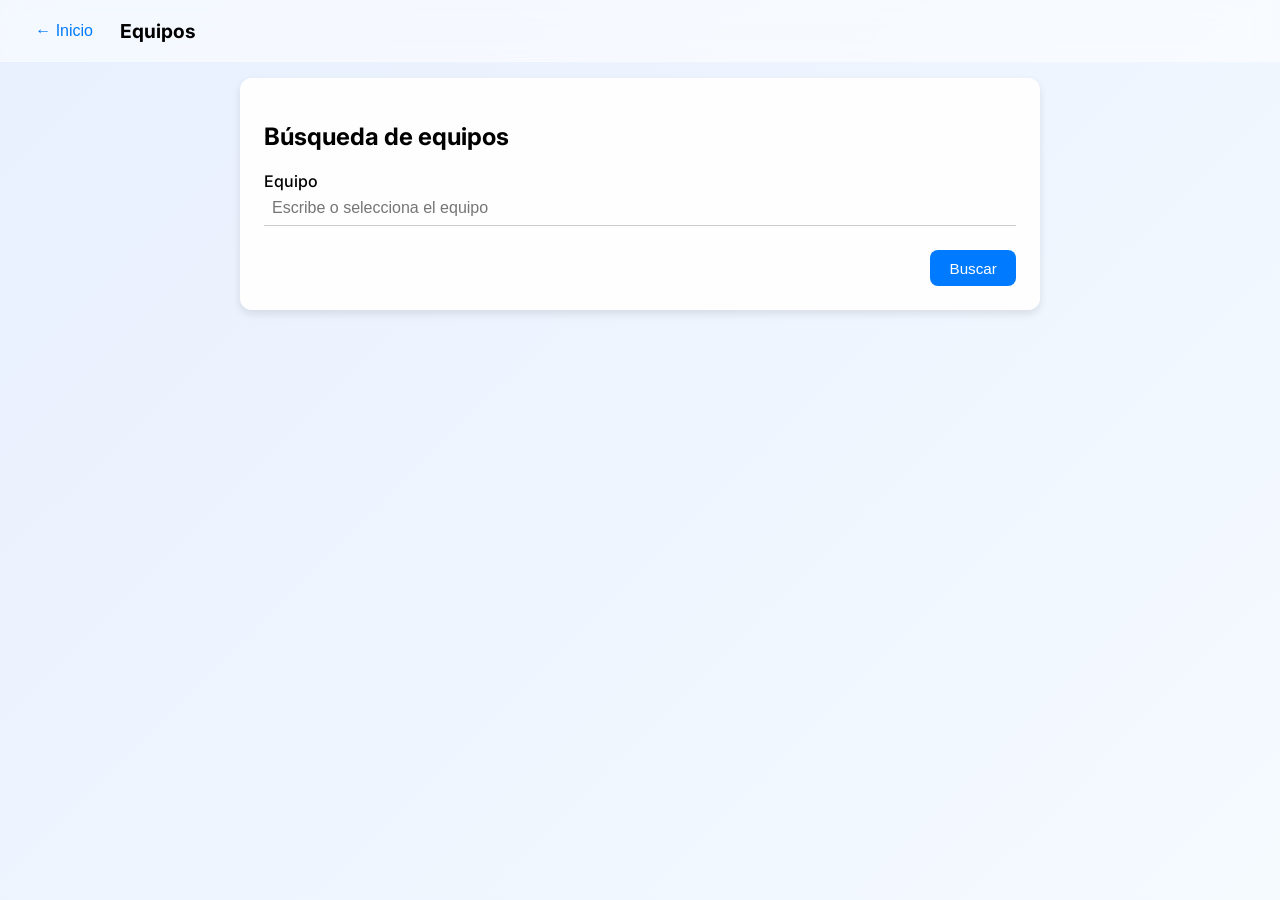
==== equipos.html @ 0aca97ed "New code" ====
<!DOCTYPE html>
<html lang="es">
<head>
  <meta charset="UTF-8">
  <meta name="viewport" content="width=device-width, initial-scale=1.0">
  <title>Equipos – LQ1D</title>
  <link href="https://fonts.googleapis.com/css2?family=Inter:wght@300;400;500;600&display=swap" rel="stylesheet">
  <link rel="stylesheet" href="https://cdn.jsdelivr.net/npm/flatpickr/dist/flatpickr.min.css">
  <style>
    :root {
      --primary: #007bff;
      --primary-dark: #0056b3;
      --bg: #f5faff;
      --card-bg: rgba(255, 255, 255, 0.95);
      --border-radius: 0.75rem;
    }
    * { box-sizing: border-box; }
    body {
      margin: 0;
      padding: 0;
      font-family: 'Inter', sans-serif;
      background: linear-gradient(135deg, #e8f0fe 0%, #f5faff 100%);
      min-height: 100vh;
      display: flex;
      flex-direction: column;
    }
    header {
      display: flex;
      align-items: center;
      gap: 0.5rem;
      padding: 0.75rem 1rem;
      background: rgba(255, 255, 255, 0.5);
      backdrop-filter: blur(10px);
      -webkit-backdrop-filter: blur(10px);
      border-bottom: 1px solid rgba(255, 255, 255, 0.3);
    }
    header img {
      width: 32px;
      height: 32px;
    }
    header h1 {
      margin: 0;
      font-size: 1.2rem;
    }
    main {
      flex-grow: 1;
      padding: 1rem;
      display: flex;
      flex-direction: column;
      align-items: center;
    }
    .card {
      width: 100%;
      max-width: 800px;
      background: var(--card-bg);
      padding: 1.5rem;
      border-radius: var(--border-radius);
      box-shadow: 0 4px 8px rgba(0,0,0,0.1);
      margin-bottom: 1rem;
    }
    .hidden { display: none !important; }
    label {
      display: block;
      margin-top: 1rem;
      font-weight: 500;
    }
    input, select, textarea {
      width: 100%;
      padding: 0.5rem;
      font-size: 1rem;
      border: none;
      border-bottom: 1px solid #ccc;
      background: transparent;
    }
    input:focus, select:focus, textarea:focus {
      outline: none;
      border-bottom: 2px solid var(--primary);
    }
    .actions {
      display: flex;
      justify-content: flex-end;
      gap: 0.5rem;
      margin-top: 1.5rem;
    }
    button {
      padding: 0.6rem 1.2rem;
      font-size: 0.95rem;
      border: none;
      border-radius: 0.5rem;
      cursor: pointer;
      background: var(--primary);
      color: white;
      transition: background 0.3s ease;
    }
    button:hover {
      background: var(--primary-dark);
    }
    .equipment-image {
      width: 100%;
      max-height: 250px;
      object-fit: cover;
      border-radius: var(--border-radius);
      margin-bottom: 1rem;
    }
    .summary {
      border-top: 1px solid #ddd;
      padding-top: 1rem;
      margin-top: 1rem;
    }
    .summary ul {
      list-style: none;
      padding: 0;
      margin: 0;
    }
    .summary li {
      margin-bottom: 0.5rem;
    }
  </style>
</head>
<body>
  <header>
    <button id="backHome" aria-label="Volver al inicio" style="background:none;border:none;color:#007bff;font-size:1rem;cursor:pointer">← Inicio</button>
    <h1>Equipos</h1>
  </header>
  <main>
    <!-- Paso 1: Búsqueda -->
    <div class="card" id="step1">
      <h2>Búsqueda de equipos</h2>
      <label for="equipoBusqueda">Equipo</label>
      <input type="text" id="equipoBusqueda" list="equiposList" placeholder="Escribe o selecciona el equipo" autocomplete="off">
      <datalist id="equiposList"></datalist>
      <div class="actions">
        <button id="buscarEquipoBtn">Buscar</button>
      </div>
    </div>
    <!-- Paso 2: Detalle y acción -->
    <div class="card hidden" id="step2">
      <h2 id="equipoNombre">Equipo</h2>
      <img id="equipoImg" class="equipment-image" src="" alt="Imagen del equipo" loading="lazy">
      <label for="equipoAccion">Tipo de acción</label>
      <select id="equipoAccion">
        <option value="">– selecciona –</option>
        <option value="Solicitud">Solicitud</option>
        <option value="Registro">Registro</option>
      </select>
      <!-- Formulario para Solicitud -->
      <div id="formSolicitud" class="hidden">
        <label for="solicitudRango">Rango de uso (fecha inicio – fecha fin)</label>
        <input type="text" id="solicitudRango" placeholder="Selecciona rango" readonly>
        <div id="ocupacionInfo" style="font-size:0.85rem;color:#555;margin-top:0.5rem;"></div>
      </div>
      <!-- Formulario para Registro -->
      <div id="formRegistro" class="hidden">
        <label for="registroFecha">Fecha de uso</label>
        <input type="text" id="registroFecha" placeholder="dd/mm/aaaa" readonly>
        <label for="registroActividad">Actividad</label>
        <select id="registroActividad">
          <option value="">– selecciona –</option>
          <option value="Práctica de laboratorio">Práctica de laboratorio</option>
          <option value="Proyecto">Proyecto</option>
          <option value="Tesis">Tesis</option>
        </select>
        <label for="registroDescripcion">Actividad que se realizó</label>
        <input type="text" id="registroDescripcion" placeholder="Descripción">
      </div>
      <div class="actions">
        <button id="cancelStep2">Cancelar</button>
        <button id="addEquipoBtn">Agregar otro equipo</button>
        <button id="finalizarEquipoBtn">Finalizar</button>
      </div>
    </div>
    <!-- Paso 3: Resumen y datos generales -->
    <div class="card hidden" id="step3">
      <h2>Resumen de equipos</h2>
      <div id="listaEquiposResumen" class="summary"></div>
      <label for="equipoNombreUsuario">Nombre</label>
      <input type="text" id="equipoNombreUsuario" placeholder="Nombre completo" required>
      <label for="equipoCorreoUsuario">Correo institucional</label>
      <input type="email" id="equipoCorreoUsuario" placeholder="usuario@ikiam.edu.ec" required>
      <label for="equipoObservaciones">Observaciones</label>
      <textarea id="equipoObservaciones" rows="3" placeholder="Observaciones"></textarea>
      <div class="actions">
        <button id="backToSearch">← Volver</button>
        <button id="enviarEquipos">Enviar</button>
      </div>
    </div>
  </main>
  <script src="https://cdn.jsdelivr.net/npm/flatpickr"></script>
  <script src="https://cdn.jsdelivr.net/npm/flatpickr/dist/plugins/rangePlugin.js"></script>
  <script type="module" src="equipos.js"></script>
</body>
</html>
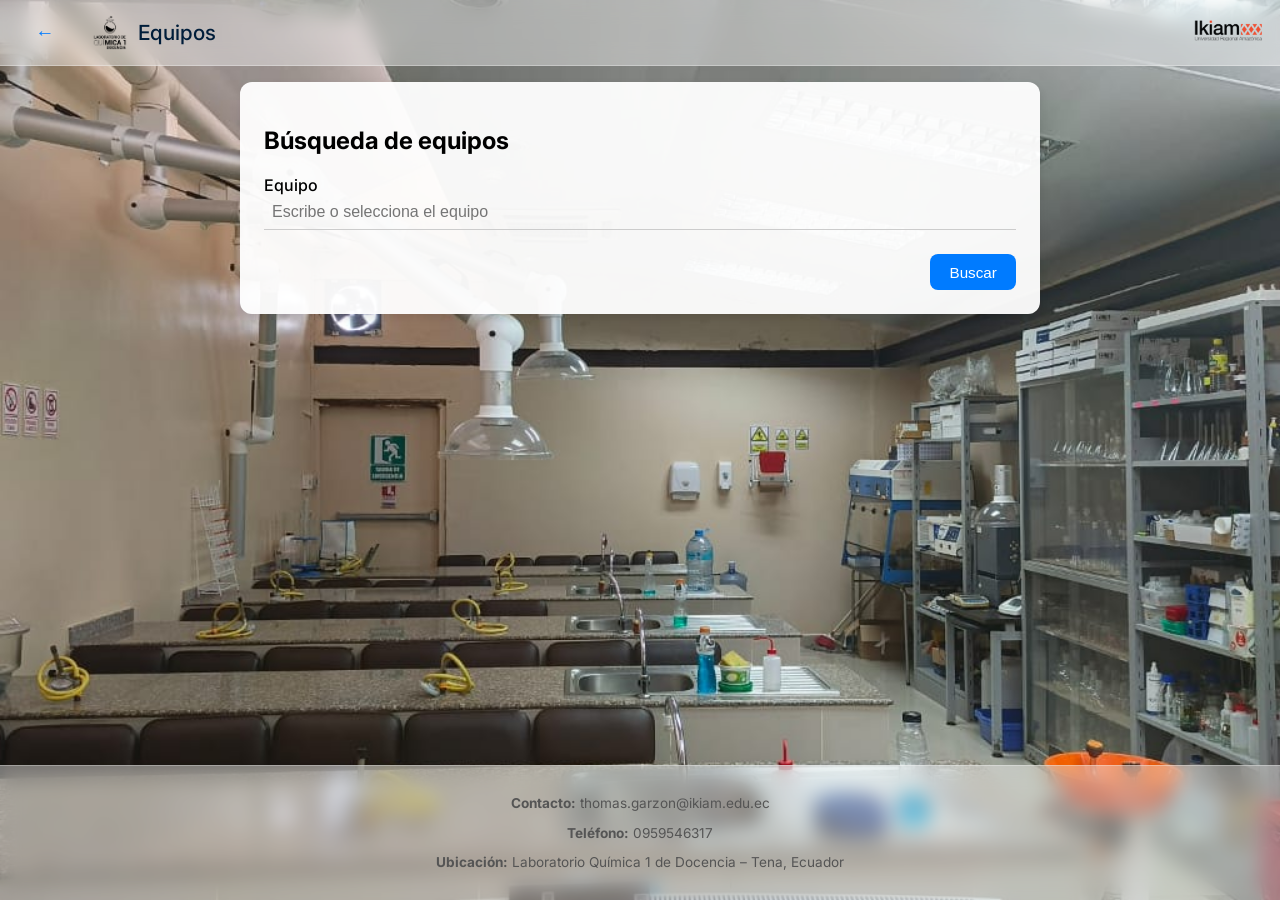
==== commit 43ba3ef0: "Update_final_version 1.0" ====
--- a/equipos.html
+++ b/equipos.html
@@ -19,28 +19,56 @@
       margin: 0;
       padding: 0;
       font-family: 'Inter', sans-serif;
-      background: linear-gradient(135deg, #e8f0fe 0%, #f5faff 100%);
+      /* Utiliza una imagen de fondo con efecto de desenfoque. La imagen se encuentra en
+         la carpeta del proyecto como fondo.png. Se posiciona centrada y se ajusta a
+         toda la pantalla. */
+      background: url('fondo.png') no-repeat center/cover fixed;
       min-height: 100vh;
       display: flex;
       flex-direction: column;
     }
+    /* Encabezado con logos y efecto glass */
     header {
-      display: flex;
+      position: sticky;
+      top: 0;
+      z-index: 100;
+      width: 100%;
+      display: flex;
+      justify-content: space-between;
       align-items: center;
-      gap: 0.5rem;
       padding: 0.75rem 1rem;
-      background: rgba(255, 255, 255, 0.5);
+      background: rgba(255, 255, 255, 0.4);
       backdrop-filter: blur(10px);
       -webkit-backdrop-filter: blur(10px);
       border-bottom: 1px solid rgba(255, 255, 255, 0.3);
     }
-    header img {
-      width: 32px;
-      height: 32px;
+    .header-left {
+      display: flex;
+      align-items: center;
+      gap: 0.5rem;
+    }
+    .header-left img {
+      width: 40px;
+      height: 40px;
+      object-fit: contain;
+    }
+    .back-btn {
+      background: none;
+      border: none;
+      color: var(--primary);
+      font-size: 1.2rem;
+      cursor: pointer;
+      margin-right: 0.5rem;
     }
     header h1 {
       margin: 0;
-      font-size: 1.2rem;
+      font-size: 1.3rem;
+      color: #001d3a;
+      font-weight: 500;
+    }
+    .header-right img {
+      width: 70px;
+      object-fit: contain;
     }
     main {
       flex-grow: 1;
@@ -95,12 +123,35 @@
     button:hover {
       background: var(--primary-dark);
     }
-    .equipment-image {
-      width: 100%;
-      max-height: 250px;
-      object-fit: cover;
+    /* Nuevo layout para mostrar imagen a la derecha */
+    .step2-content {
+      display: flex;
+      flex-wrap: wrap;
+      gap: 1rem;
+      align-items: flex-start;
+    }
+    .step-details {
+      flex: 1 1 60%;
+    }
+    .step-image {
+      flex: 1 1 40%;
+      display: flex;
+      justify-content: center;
+    }
+    .step-image img {
+      width: 100%;
+      height: auto;
+      max-height: 300px;
+      object-fit: contain;
       border-radius: var(--border-radius);
-      margin-bottom: 1rem;
+    }
+    @media (max-width: 640px) {
+      .step2-content {
+        flex-direction: column;
+      }
+      .step-details, .step-image {
+        flex: 1 1 100%;
+      }
     }
     .summary {
       border-top: 1px solid #ddd;
@@ -115,12 +166,29 @@
     .summary li {
       margin-bottom: 0.5rem;
     }
+
+    footer {
+      text-align: center;
+      padding: 1rem;
+      font-size: 0.85rem;
+      color: #555;
+      background: rgba(255, 255, 255, 0.4);
+      backdrop-filter: blur(10px);
+      -webkit-backdrop-filter: blur(10px);
+      border-top: 1px solid rgba(255, 255, 255, 0.3);
+    }
   </style>
 </head>
 <body>
   <header>
-    <button id="backHome" aria-label="Volver al inicio" style="background:none;border:none;color:#007bff;font-size:1rem;cursor:pointer">← Inicio</button>
-    <h1>Equipos</h1>
+    <div class="header-left">
+      <button id="backHome" class="back-btn" aria-label="Volver al inicio">←</button>
+      <img src="logo.png" alt="Logo del laboratorio" loading="lazy">
+      <h1>Equipos</h1>
+    </div>
+    <div class="header-right">
+      <img src="ikiam-logo.png" alt="Ikiam" loading="lazy">
+    </div>
   </header>
   <main>
     <!-- Paso 1: Búsqueda -->
@@ -136,32 +204,41 @@
     <!-- Paso 2: Detalle y acción -->
     <div class="card hidden" id="step2">
       <h2 id="equipoNombre">Equipo</h2>
-      <img id="equipoImg" class="equipment-image" src="" alt="Imagen del equipo" loading="lazy">
-      <label for="equipoAccion">Tipo de acción</label>
-      <select id="equipoAccion">
-        <option value="">– selecciona –</option>
-        <option value="Solicitud">Solicitud</option>
-        <option value="Registro">Registro</option>
-      </select>
-      <!-- Formulario para Solicitud -->
-      <div id="formSolicitud" class="hidden">
-        <label for="solicitudRango">Rango de uso (fecha inicio – fecha fin)</label>
-        <input type="text" id="solicitudRango" placeholder="Selecciona rango" readonly>
-        <div id="ocupacionInfo" style="font-size:0.85rem;color:#555;margin-top:0.5rem;"></div>
-      </div>
-      <!-- Formulario para Registro -->
-      <div id="formRegistro" class="hidden">
-        <label for="registroFecha">Fecha de uso</label>
-        <input type="text" id="registroFecha" placeholder="dd/mm/aaaa" readonly>
-        <label for="registroActividad">Actividad</label>
-        <select id="registroActividad">
-          <option value="">– selecciona –</option>
-          <option value="Práctica de laboratorio">Práctica de laboratorio</option>
-          <option value="Proyecto">Proyecto</option>
-          <option value="Tesis">Tesis</option>
-        </select>
-        <label for="registroDescripcion">Actividad que se realizó</label>
-        <input type="text" id="registroDescripcion" placeholder="Descripción">
+      <div class="step2-content">
+        <div class="step-details">
+          <label for="equipoAccion">Tipo de acción</label>
+          <select id="equipoAccion">
+            <option value="">– selecciona –</option>
+            <option value="Solicitud">Solicitud</option>
+            <option value="Registro">Registro</option>
+          </select>
+          <!-- Formulario para Solicitud -->
+          <div id="formSolicitud" class="hidden">
+            <label for="solicitudRango">Rango de uso (fecha inicio – fecha fin)</label>
+            <input type="text" id="solicitudRango" placeholder="Selecciona rango" readonly>
+            <div id="ocupacionInfo" style="font-size:0.85rem;color:#555;margin-top:0.5rem;"></div>
+          </div>
+          <!-- Formulario para Registro (solo fecha de uso) -->
+          <div id="formRegistro" class="hidden">
+            <label for="registroFecha">Fecha de uso</label>
+            <input type="text" id="registroFecha" placeholder="dd/mm/aaaa" readonly>
+          </div>
+          <!-- Grupo de actividad (se muestra para Solicitud y Registro) -->
+          <div id="equipoActividadGroup" class="hidden">
+            <label for="equipoActividad">Actividad</label>
+            <select id="equipoActividad">
+              <option value="">– selecciona –</option>
+              <option value="Práctica de laboratorio">Práctica de laboratorio</option>
+              <option value="Proyecto">Proyecto</option>
+              <option value="Tesis">Tesis</option>
+            </select>
+            <label for="equipoDescripcion">Actividad que se realizó</label>
+            <input type="text" id="equipoDescripcion" placeholder="Descripción">
+          </div>
+        </div>
+        <div class="step-image">
+          <img id="equipoImg" src="" alt="Imagen del equipo" loading="lazy">
+        </div>
       </div>
       <div class="actions">
         <button id="cancelStep2">Cancelar</button>
@@ -185,6 +262,11 @@
       </div>
     </div>
   </main>
+  <footer>
+    <p><strong>Contacto:</strong> thomas.garzon@ikiam.edu.ec</p>
+    <p><strong>Teléfono:</strong> 0959546317</p>
+    <p><strong>Ubicación:</strong> Laboratorio Química 1 de Docencia – Tena, Ecuador</p>
+  </footer>
   <script src="https://cdn.jsdelivr.net/npm/flatpickr"></script>
   <script src="https://cdn.jsdelivr.net/npm/flatpickr/dist/plugins/rangePlugin.js"></script>
   <script type="module" src="equipos.js"></script>
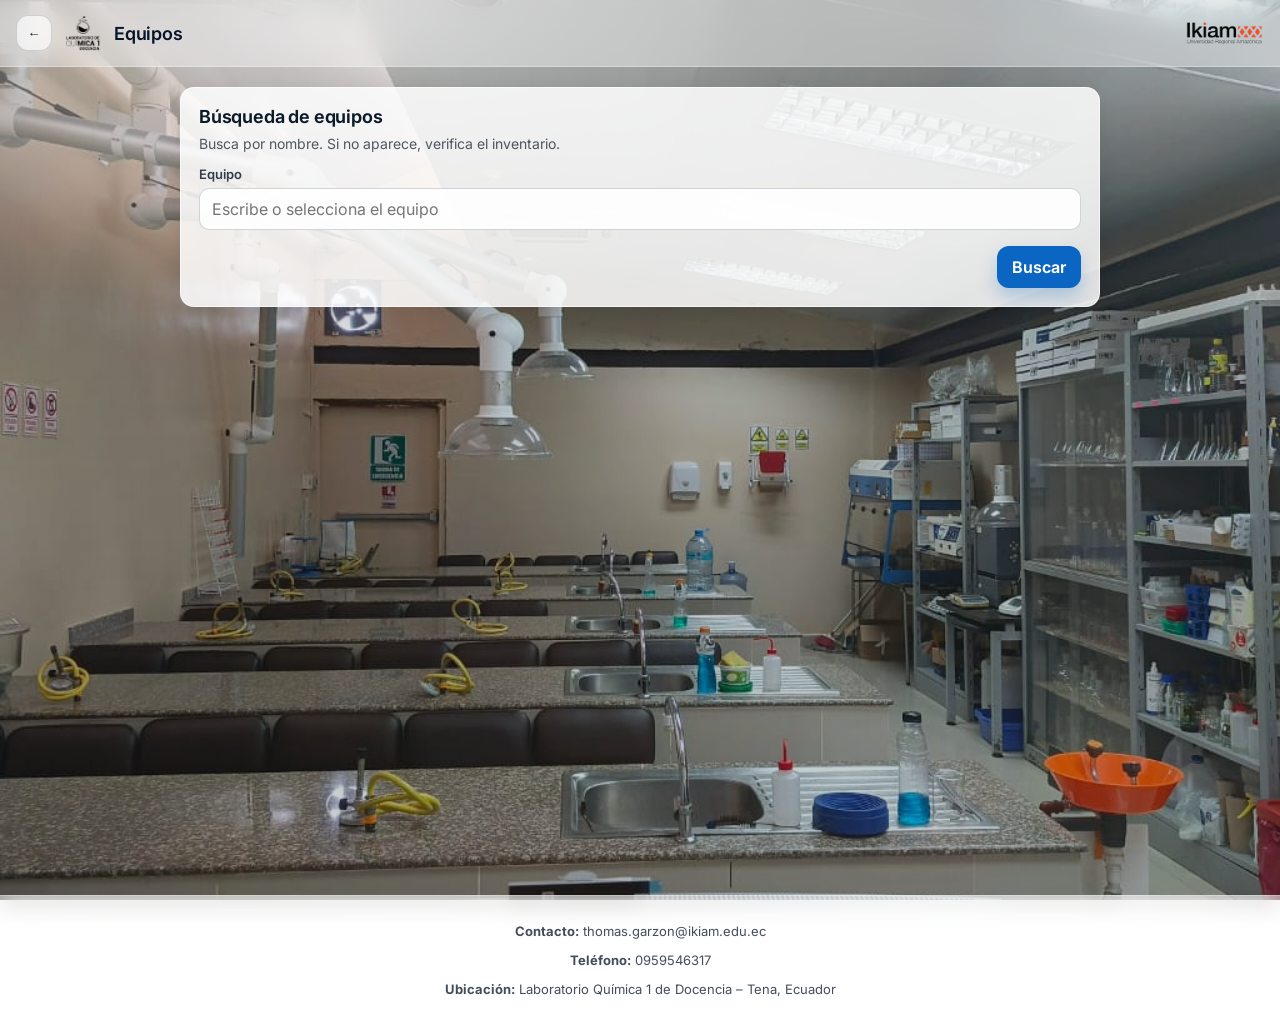
==== commit 45bb7f73: "new version :D" ====
--- a/equipos.html
+++ b/equipos.html
@@ -6,269 +6,118 @@
   <title>Equipos – LQ1D</title>
   <link href="https://fonts.googleapis.com/css2?family=Inter:wght@300;400;500;600&display=swap" rel="stylesheet">
   <link rel="stylesheet" href="https://cdn.jsdelivr.net/npm/flatpickr/dist/flatpickr.min.css">
-  <style>
-    :root {
-      --primary: #007bff;
-      --primary-dark: #0056b3;
-      --bg: #f5faff;
-      --card-bg: rgba(255, 255, 255, 0.95);
-      --border-radius: 0.75rem;
-    }
-    * { box-sizing: border-box; }
-    body {
-      margin: 0;
-      padding: 0;
-      font-family: 'Inter', sans-serif;
-      /* Utiliza una imagen de fondo con efecto de desenfoque. La imagen se encuentra en
-         la carpeta del proyecto como fondo.png. Se posiciona centrada y se ajusta a
-         toda la pantalla. */
-      background: url('fondo.png') no-repeat center/cover fixed;
-      min-height: 100vh;
-      display: flex;
-      flex-direction: column;
-    }
-    /* Encabezado con logos y efecto glass */
-    header {
-      position: sticky;
-      top: 0;
-      z-index: 100;
-      width: 100%;
-      display: flex;
-      justify-content: space-between;
-      align-items: center;
-      padding: 0.75rem 1rem;
-      background: rgba(255, 255, 255, 0.4);
-      backdrop-filter: blur(10px);
-      -webkit-backdrop-filter: blur(10px);
-      border-bottom: 1px solid rgba(255, 255, 255, 0.3);
-    }
-    .header-left {
-      display: flex;
-      align-items: center;
-      gap: 0.5rem;
-    }
-    .header-left img {
-      width: 40px;
-      height: 40px;
-      object-fit: contain;
-    }
-    .back-btn {
-      background: none;
-      border: none;
-      color: var(--primary);
-      font-size: 1.2rem;
-      cursor: pointer;
-      margin-right: 0.5rem;
-    }
-    header h1 {
-      margin: 0;
-      font-size: 1.3rem;
-      color: #001d3a;
-      font-weight: 500;
-    }
-    .header-right img {
-      width: 70px;
-      object-fit: contain;
-    }
-    main {
-      flex-grow: 1;
-      padding: 1rem;
-      display: flex;
-      flex-direction: column;
-      align-items: center;
-    }
-    .card {
-      width: 100%;
-      max-width: 800px;
-      background: var(--card-bg);
-      padding: 1.5rem;
-      border-radius: var(--border-radius);
-      box-shadow: 0 4px 8px rgba(0,0,0,0.1);
-      margin-bottom: 1rem;
-    }
-    .hidden { display: none !important; }
-    label {
-      display: block;
-      margin-top: 1rem;
-      font-weight: 500;
-    }
-    input, select, textarea {
-      width: 100%;
-      padding: 0.5rem;
-      font-size: 1rem;
-      border: none;
-      border-bottom: 1px solid #ccc;
-      background: transparent;
-    }
-    input:focus, select:focus, textarea:focus {
-      outline: none;
-      border-bottom: 2px solid var(--primary);
-    }
-    .actions {
-      display: flex;
-      justify-content: flex-end;
-      gap: 0.5rem;
-      margin-top: 1.5rem;
-    }
-    button {
-      padding: 0.6rem 1.2rem;
-      font-size: 0.95rem;
-      border: none;
-      border-radius: 0.5rem;
-      cursor: pointer;
-      background: var(--primary);
-      color: white;
-      transition: background 0.3s ease;
-    }
-    button:hover {
-      background: var(--primary-dark);
-    }
-    /* Nuevo layout para mostrar imagen a la derecha */
-    .step2-content {
-      display: flex;
-      flex-wrap: wrap;
-      gap: 1rem;
-      align-items: flex-start;
-    }
-    .step-details {
-      flex: 1 1 60%;
-    }
-    .step-image {
-      flex: 1 1 40%;
-      display: flex;
-      justify-content: center;
-    }
-    .step-image img {
-      width: 100%;
-      height: auto;
-      max-height: 300px;
-      object-fit: contain;
-      border-radius: var(--border-radius);
-    }
-    @media (max-width: 640px) {
-      .step2-content {
-        flex-direction: column;
-      }
-      .step-details, .step-image {
-        flex: 1 1 100%;
-      }
-    }
-    .summary {
-      border-top: 1px solid #ddd;
-      padding-top: 1rem;
-      margin-top: 1rem;
-    }
-    .summary ul {
-      list-style: none;
-      padding: 0;
-      margin: 0;
-    }
-    .summary li {
-      margin-bottom: 0.5rem;
-    }
-
-    footer {
-      text-align: center;
-      padding: 1rem;
-      font-size: 0.85rem;
-      color: #555;
-      background: rgba(255, 255, 255, 0.4);
-      backdrop-filter: blur(10px);
-      -webkit-backdrop-filter: blur(10px);
-      border-top: 1px solid rgba(255, 255, 255, 0.3);
-    }
-  </style>
+  <link rel="stylesheet" href="css/app.css">
 </head>
 <body>
-  <header>
-    <div class="header-left">
-      <button id="backHome" class="back-btn" aria-label="Volver al inicio">←</button>
-      <img src="logo.png" alt="Logo del laboratorio" loading="lazy">
+  <header class="app-header">
+    <div class="left">
+      <button id="backHome" class="back-btn" aria-label="Volver">←</button>
+      <img class="logo" src="logo.png" alt="Logo del laboratorio" loading="lazy">
       <h1>Equipos</h1>
     </div>
-    <div class="header-right">
-      <img src="ikiam-logo.png" alt="Ikiam" loading="lazy">
-    </div>
+    <img class="brand" src="ikiam-logo.png" alt="Ikiam" loading="lazy">
   </header>
-  <main>
+  <main class="app-main">
+    <div class="container">
     <!-- Paso 1: Búsqueda -->
     <div class="card" id="step1">
       <h2>Búsqueda de equipos</h2>
-      <label for="equipoBusqueda">Equipo</label>
-      <input type="text" id="equipoBusqueda" list="equiposList" placeholder="Escribe o selecciona el equipo" autocomplete="off">
+      <p class="help">Busca por nombre. Si no aparece, verifica el inventario.</p>
+      <div class="field">
+        <label for="equipoBusqueda">Equipo</label>
+        <input type="text" id="equipoBusqueda" list="equiposList" placeholder="Escribe o selecciona el equipo" autocomplete="off">
+      </div>
       <datalist id="equiposList"></datalist>
       <div class="actions">
-        <button id="buscarEquipoBtn">Buscar</button>
+        <button id="buscarEquipoBtn" class="btn btn-primary" type="button">Buscar</button>
       </div>
     </div>
     <!-- Paso 2: Detalle y acción -->
     <div class="card hidden" id="step2">
       <h2 id="equipoNombre">Equipo</h2>
-      <div class="step2-content">
-        <div class="step-details">
-          <label for="equipoAccion">Tipo de acción</label>
-          <select id="equipoAccion">
+      <div class="step-layout">
+        <div class="details">
+          <div class="field">
+            <label for="equipoAccion">Tipo de accion</label>
+            <select id="equipoAccion">
             <option value="">– selecciona –</option>
             <option value="Solicitud">Solicitud</option>
             <option value="Registro">Registro</option>
-          </select>
+            </select>
+          </div>
           <!-- Formulario para Solicitud -->
           <div id="formSolicitud" class="hidden">
-            <label for="solicitudRango">Rango de uso (fecha inicio – fecha fin)</label>
-            <input type="text" id="solicitudRango" placeholder="Selecciona rango" readonly>
+            <div class="field">
+              <label for="solicitudRango">Rango de uso (inicio - fin)</label>
+              <input type="text" id="solicitudRango" placeholder="Selecciona rango" readonly>
+            </div>
             <div id="ocupacionInfo" style="font-size:0.85rem;color:#555;margin-top:0.5rem;"></div>
           </div>
           <!-- Formulario para Registro (solo fecha de uso) -->
           <div id="formRegistro" class="hidden">
-            <label for="registroFecha">Fecha de uso</label>
-            <input type="text" id="registroFecha" placeholder="dd/mm/aaaa" readonly>
+            <div class="field">
+              <label for="registroFecha">Fecha de uso</label>
+              <input type="text" id="registroFecha" placeholder="dd/mm/aaaa" readonly>
+            </div>
           </div>
           <!-- Grupo de actividad (se muestra para Solicitud y Registro) -->
           <div id="equipoActividadGroup" class="hidden">
-            <label for="equipoActividad">Actividad</label>
-            <select id="equipoActividad">
+            <div class="field">
+              <label for="equipoActividad">Actividad</label>
+              <select id="equipoActividad">
               <option value="">– selecciona –</option>
               <option value="Práctica de laboratorio">Práctica de laboratorio</option>
               <option value="Proyecto">Proyecto</option>
               <option value="Tesis">Tesis</option>
-            </select>
-            <label for="equipoDescripcion">Actividad que se realizó</label>
-            <input type="text" id="equipoDescripcion" placeholder="Descripción">
+              </select>
+            </div>
+            <div class="field">
+              <label for="equipoDescripcion">Descripcion</label>
+              <input type="text" id="equipoDescripcion" placeholder="Que se va a realizar">
+            </div>
           </div>
         </div>
-        <div class="step-image">
-          <img id="equipoImg" src="" alt="Imagen del equipo" loading="lazy">
+        <div class="media">
+          <img class="catalog" id="equipoImg" src="" alt="Imagen del equipo" loading="lazy">
         </div>
       </div>
       <div class="actions">
-        <button id="cancelStep2">Cancelar</button>
-        <button id="addEquipoBtn">Agregar otro equipo</button>
-        <button id="finalizarEquipoBtn">Finalizar</button>
+        <button id="cancelStep2" class="btn btn-secondary" type="button">Cancelar</button>
+        <button id="addEquipoBtn" class="btn btn-secondary" type="button">Agregar otro</button>
+        <button id="finalizarEquipoBtn" class="btn btn-primary" type="button">Finalizar</button>
       </div>
     </div>
     <!-- Paso 3: Resumen y datos generales -->
     <div class="card hidden" id="step3">
       <h2>Resumen de equipos</h2>
       <div id="listaEquiposResumen" class="summary"></div>
-      <label for="equipoNombreUsuario">Nombre</label>
-      <input type="text" id="equipoNombreUsuario" placeholder="Nombre completo" required>
-      <label for="equipoCorreoUsuario">Correo institucional</label>
-      <input type="email" id="equipoCorreoUsuario" placeholder="usuario@ikiam.edu.ec" required>
-      <label for="equipoObservaciones">Observaciones</label>
-      <textarea id="equipoObservaciones" rows="3" placeholder="Observaciones"></textarea>
+      <div class="field">
+        <label for="equipoNombreUsuario">Nombre</label>
+        <input type="text" id="equipoNombreUsuario" placeholder="Nombre completo" required>
+      </div>
+      <div class="field">
+        <label for="equipoCorreoUsuario">Correo institucional</label>
+        <input type="email" id="equipoCorreoUsuario" placeholder="usuario@ikiam.edu.ec" required>
+      </div>
+      <div class="field">
+        <label for="equipoObservaciones">Observaciones</label>
+        <textarea id="equipoObservaciones" rows="3" placeholder="Observaciones"></textarea>
+      </div>
       <div class="actions">
-        <button id="backToSearch">← Volver</button>
-        <button id="enviarEquipos">Enviar</button>
+        <button id="backToSearch" class="btn btn-secondary" type="button">Volver</button>
+        <button id="enviarEquipos" class="btn btn-primary" type="button">Enviar</button>
       </div>
     </div>
+    </div>
   </main>
-  <footer>
+  <footer class="app-footer">
     <p><strong>Contacto:</strong> thomas.garzon@ikiam.edu.ec</p>
     <p><strong>Teléfono:</strong> 0959546317</p>
     <p><strong>Ubicación:</strong> Laboratorio Química 1 de Docencia – Tena, Ecuador</p>
   </footer>
   <script src="https://cdn.jsdelivr.net/npm/flatpickr"></script>
   <script src="https://cdn.jsdelivr.net/npm/flatpickr/dist/plugins/rangePlugin.js"></script>
-  <script type="module" src="equipos.js"></script>
+  <!-- Importamos el módulo desde la carpeta js -->
+  <script type="module" src="js/equipos.js"></script>
 </body>
-</html>+</html>
--- a/css/app.css
+++ b/css/app.css
@@ -0,0 +1,406 @@
+/*
+  Shared UI styles for LQ1D.
+  Keep this file ASCII-only.
+*/
+
+:root {
+  --font-sans: Inter, system-ui, -apple-system, "Segoe UI", Roboto, Arial, sans-serif;
+
+  --bg-ink: #08111f;
+  --bg-surface: rgba(255, 255, 255, 0.86);
+  --bg-glass: rgba(255, 255, 255, 0.40);
+  --border-glass: rgba(255, 255, 255, 0.30);
+
+  --text: #0c1b2a;
+  --muted: rgba(12, 27, 42, 0.72);
+
+  --primary: #0a66c2;
+  --primary-700: #084e95;
+  --danger: #b42318;
+
+  --radius-sm: 10px;
+  --radius-md: 14px;
+  --shadow-sm: 0 6px 18px rgba(0, 0, 0, 0.10);
+  --shadow-md: 0 14px 40px rgba(0, 0, 0, 0.18);
+
+  --space-1: 6px;
+  --space-2: 10px;
+  --space-3: 14px;
+  --space-4: 18px;
+  --space-5: 24px;
+  --space-6: 32px;
+}
+
+* { box-sizing: border-box; }
+
+html, body { height: 100%; }
+
+body {
+  margin: 0;
+  font-family: var(--font-sans);
+  color: var(--text);
+  background: url('../fondo.png') no-repeat center / cover fixed;
+}
+
+/* Soft overlay to stabilize readability over background image */
+body::before {
+  content: "";
+  position: fixed;
+  inset: 0;
+  pointer-events: none;
+  background:
+    radial-gradient(1100px 520px at 25% 0%, rgba(255, 255, 255, 0.62), rgba(255, 255, 255, 0.0) 60%),
+    linear-gradient(180deg, rgba(8, 17, 31, 0.10), rgba(8, 17, 31, 0.22));
+}
+
+body > * { position: relative; }
+
+a { color: inherit; }
+
+header.app-header {
+  position: sticky;
+  top: 0;
+  z-index: 100;
+  display: flex;
+  align-items: center;
+  justify-content: space-between;
+  gap: var(--space-3);
+  padding: 12px 16px;
+  background: var(--bg-glass);
+  border-bottom: 1px solid var(--border-glass);
+  backdrop-filter: blur(12px);
+  -webkit-backdrop-filter: blur(12px);
+}
+
+.app-header .left {
+  display: flex;
+  align-items: center;
+  gap: 10px;
+  min-width: 0;
+}
+
+.app-header img.logo {
+  width: 42px;
+  height: 42px;
+  object-fit: contain;
+}
+
+.app-header img.brand {
+  width: 78px;
+  object-fit: contain;
+}
+
+.app-header h1 {
+  margin: 0;
+  font-size: 18px;
+  font-weight: 600;
+  letter-spacing: -0.01em;
+  color: #06152a;
+  white-space: nowrap;
+  overflow: hidden;
+  text-overflow: ellipsis;
+}
+
+main.app-main {
+  min-height: calc(100vh - 72px);
+  padding: 20px 14px;
+  display: flex;
+  justify-content: center;
+}
+
+.container {
+  width: 100%;
+  max-width: 920px;
+}
+
+.card {
+  background: var(--bg-surface);
+  border: 1px solid rgba(255, 255, 255, 0.65);
+  border-radius: var(--radius-md);
+  box-shadow: var(--shadow-sm);
+  padding: 18px;
+}
+
+.card + .card { margin-top: 14px; }
+
+.hidden { display: none !important; }
+
+h2 {
+  margin: 0 0 8px 0;
+  font-size: 18px;
+  font-weight: 650;
+  letter-spacing: -0.01em;
+}
+
+p.help {
+  margin: 0;
+  color: var(--muted);
+  font-size: 14px;
+  line-height: 1.35;
+}
+
+.field { margin-top: 12px; }
+
+label {
+  display: block;
+  font-size: 13px;
+  font-weight: 600;
+  color: rgba(6, 21, 42, 0.82);
+  margin-bottom: 6px;
+}
+
+input, select, textarea {
+  width: 100%;
+  font: inherit;
+  padding: 10px 12px;
+  border-radius: var(--radius-sm);
+  border: 1px solid rgba(12, 27, 42, 0.18);
+  background: rgba(255, 255, 255, 0.90);
+  color: var(--text);
+  outline: none;
+  transition: border-color 120ms ease, box-shadow 120ms ease, transform 120ms ease;
+}
+
+textarea { resize: vertical; min-height: 96px; }
+
+input:focus, select:focus, textarea:focus {
+  border-color: rgba(10, 102, 194, 0.65);
+  box-shadow: 0 0 0 4px rgba(10, 102, 194, 0.12);
+}
+
+input[aria-invalid="true"], select[aria-invalid="true"], textarea[aria-invalid="true"] {
+  border-color: rgba(180, 35, 24, 0.60);
+  box-shadow: 0 0 0 4px rgba(180, 35, 24, 0.12);
+}
+
+.field-error {
+  margin-top: 6px;
+  font-size: 12px;
+  color: var(--danger);
+}
+
+.actions {
+  display: flex;
+  gap: 10px;
+  justify-content: flex-end;
+  margin-top: 16px;
+  flex-wrap: wrap;
+}
+
+.btn {
+  appearance: none;
+  border: 1px solid transparent;
+  border-radius: 12px;
+  padding: 10px 14px;
+  font: inherit;
+  font-weight: 650;
+  cursor: pointer;
+  transition: transform 120ms ease, box-shadow 120ms ease, background 120ms ease, border-color 120ms ease, opacity 120ms ease;
+  user-select: none;
+}
+
+.btn:active { transform: translateY(1px); }
+
+.btn-primary {
+  background: var(--primary);
+  color: #fff;
+  box-shadow: 0 10px 18px rgba(10, 102, 194, 0.24);
+}
+
+.btn-primary:hover { background: var(--primary-700); }
+
+.btn-secondary {
+  background: rgba(255, 255, 255, 0.82);
+  border-color: rgba(12, 27, 42, 0.18);
+  color: rgba(6, 21, 42, 0.90);
+}
+
+.btn-secondary:hover { border-color: rgba(12, 27, 42, 0.30); }
+
+.btn-danger {
+  background: rgba(180, 35, 24, 0.10);
+  border-color: rgba(180, 35, 24, 0.30);
+  color: #8a1b13;
+}
+
+.btn[disabled], .btn[aria-disabled="true"] {
+  opacity: 0.6;
+  cursor: not-allowed;
+}
+
+.btn .spinner {
+  width: 14px;
+  height: 14px;
+  border-radius: 999px;
+  border: 2px solid rgba(255, 255, 255, 0.6);
+  border-top-color: rgba(255, 255, 255, 1);
+  display: inline-block;
+  vertical-align: -2px;
+  margin-right: 8px;
+  animation: spin 700ms linear infinite;
+}
+
+@keyframes spin { to { transform: rotate(360deg); } }
+
+.back-btn {
+  appearance: none;
+  border: 1px solid rgba(12, 27, 42, 0.16);
+  background: rgba(255, 255, 255, 0.65);
+  color: rgba(6, 21, 42, 0.92);
+  width: 36px;
+  height: 36px;
+  border-radius: 12px;
+  cursor: pointer;
+  display: inline-grid;
+  place-items: center;
+}
+
+.back-btn:hover {
+  border-color: rgba(12, 27, 42, 0.26);
+  box-shadow: 0 8px 18px rgba(0, 0, 0, 0.10);
+}
+
+.step-layout {
+  display: flex;
+  gap: 14px;
+  flex-wrap: wrap;
+}
+
+.step-layout .details { flex: 1 1 520px; min-width: 260px; }
+.step-layout .media { flex: 1 1 280px; min-width: 240px; display: flex; justify-content: center; }
+
+.step-layout img.catalog {
+  width: 100%;
+  max-height: 320px;
+  object-fit: contain;
+  border-radius: var(--radius-md);
+  border: 1px solid rgba(12, 27, 42, 0.10);
+  background: rgba(255, 255, 255, 0.75);
+}
+
+/* Option cards (used in solicitudes.html) */
+.cards-select {
+  display: grid;
+  grid-template-columns: repeat(auto-fit, minmax(220px, 1fr));
+  gap: 12px;
+  margin-top: 14px;
+}
+
+.card-option {
+  display: flex;
+  align-items: center;
+  gap: 12px;
+  padding: 14px;
+  border-radius: var(--radius-md);
+  background: rgba(255, 255, 255, 0.82);
+  border: 1px solid rgba(12, 27, 42, 0.12);
+  box-shadow: 0 10px 20px rgba(0, 0, 0, 0.10);
+  cursor: pointer;
+  transition: transform 120ms ease, box-shadow 120ms ease, border-color 120ms ease;
+}
+
+.card-option:hover, .card-option:focus {
+  transform: translateY(-1px);
+  border-color: rgba(10, 102, 194, 0.28);
+  box-shadow: 0 16px 36px rgba(0, 0, 0, 0.14);
+}
+
+.card-option .icon {
+  width: 44px;
+  height: 44px;
+  border-radius: 14px;
+  display: grid;
+  place-items: center;
+  background: rgba(10, 102, 194, 0.12);
+  border: 1px solid rgba(10, 102, 194, 0.18);
+  color: var(--primary);
+  flex: 0 0 auto;
+}
+
+.card-option h3 {
+  margin: 0;
+  font-size: 15px;
+  font-weight: 750;
+  letter-spacing: -0.01em;
+}
+
+.card-option p {
+  margin: 4px 0 0 0;
+  font-size: 13px;
+  color: var(--muted);
+}
+
+.summary-list { list-style: none; margin: 0; padding: 0; }
+.summary-list li {
+  display: flex;
+  align-items: flex-start;
+  justify-content: space-between;
+  gap: 12px;
+  padding: 10px 10px;
+  border: 1px solid rgba(12, 27, 42, 0.10);
+  background: rgba(255, 255, 255, 0.75);
+  border-radius: 12px;
+  margin-top: 10px;
+}
+
+.summary-list .meta { color: var(--muted); font-size: 13px; }
+
+.icon-btn {
+  appearance: none;
+  border: 1px solid rgba(12, 27, 42, 0.14);
+  background: rgba(255, 255, 255, 0.75);
+  color: rgba(6, 21, 42, 0.92);
+  border-radius: 10px;
+  padding: 8px 10px;
+  cursor: pointer;
+  font: inherit;
+  font-weight: 650;
+}
+
+.icon-btn.danger {
+  border-color: rgba(180, 35, 24, 0.30);
+  background: rgba(180, 35, 24, 0.08);
+  color: #8a1b13;
+}
+
+footer.app-footer {
+  text-align: center;
+  padding: 14px 12px;
+  font-size: 13px;
+  color: rgba(6, 21, 42, 0.76);
+  background: var(--bg-glass);
+  border-top: 1px solid var(--border-glass);
+  backdrop-filter: blur(12px);
+  -webkit-backdrop-filter: blur(12px);
+}
+
+/* Toasts */
+.toast-stack {
+  position: fixed;
+  right: 14px;
+  bottom: 14px;
+  z-index: 9999;
+  display: grid;
+  gap: 10px;
+  max-width: min(420px, calc(100vw - 28px));
+}
+
+.toast {
+  background: rgba(255, 255, 255, 0.92);
+  border: 1px solid rgba(12, 27, 42, 0.14);
+  border-radius: 14px;
+  box-shadow: var(--shadow-md);
+  padding: 10px 12px;
+  font-size: 13px;
+  color: rgba(6, 21, 42, 0.92);
+  line-height: 1.35;
+}
+
+.toast.info { border-left: 4px solid rgba(10, 102, 194, 0.70); }
+.toast.success { border-left: 4px solid rgba(18, 122, 65, 0.70); }
+.toast.error { border-left: 4px solid rgba(180, 35, 24, 0.70); }
+
+@media (max-width: 640px) {
+  .app-header img.brand { display: none; }
+  .card { padding: 14px; }
+}
